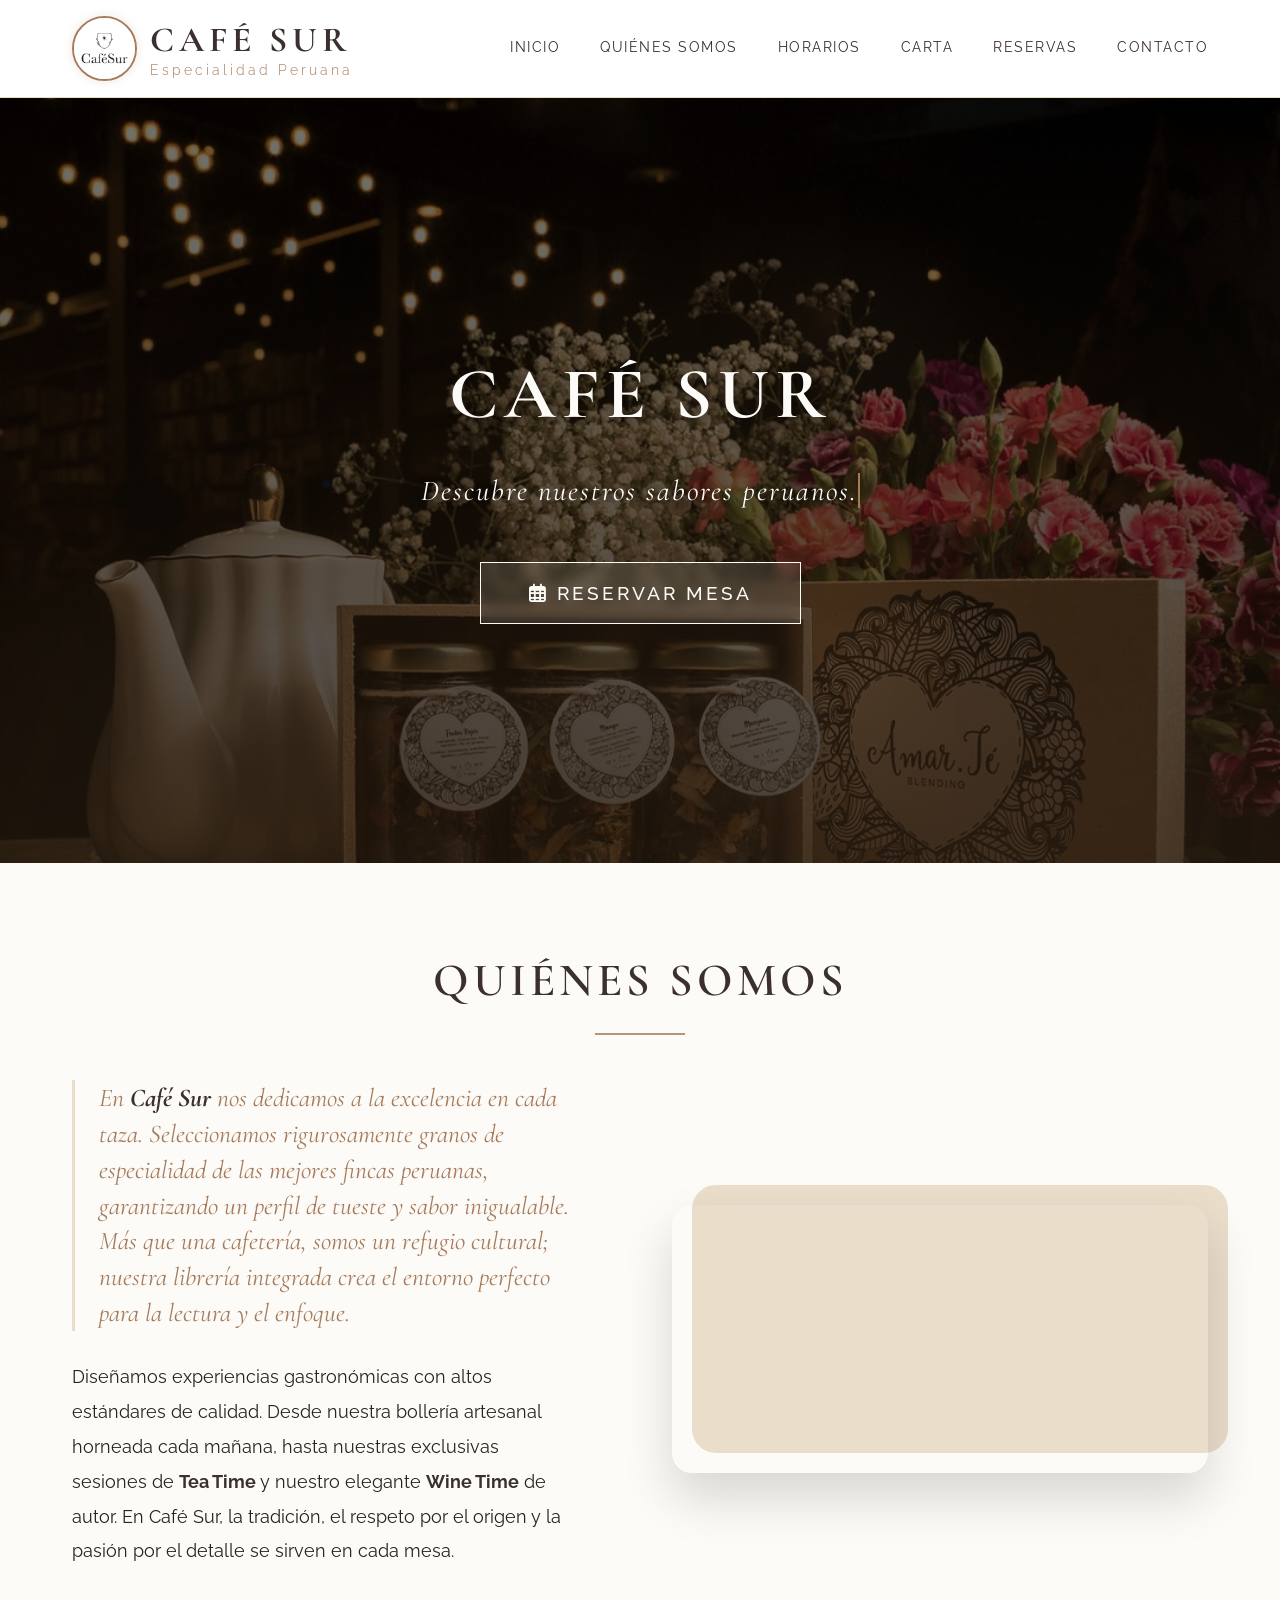
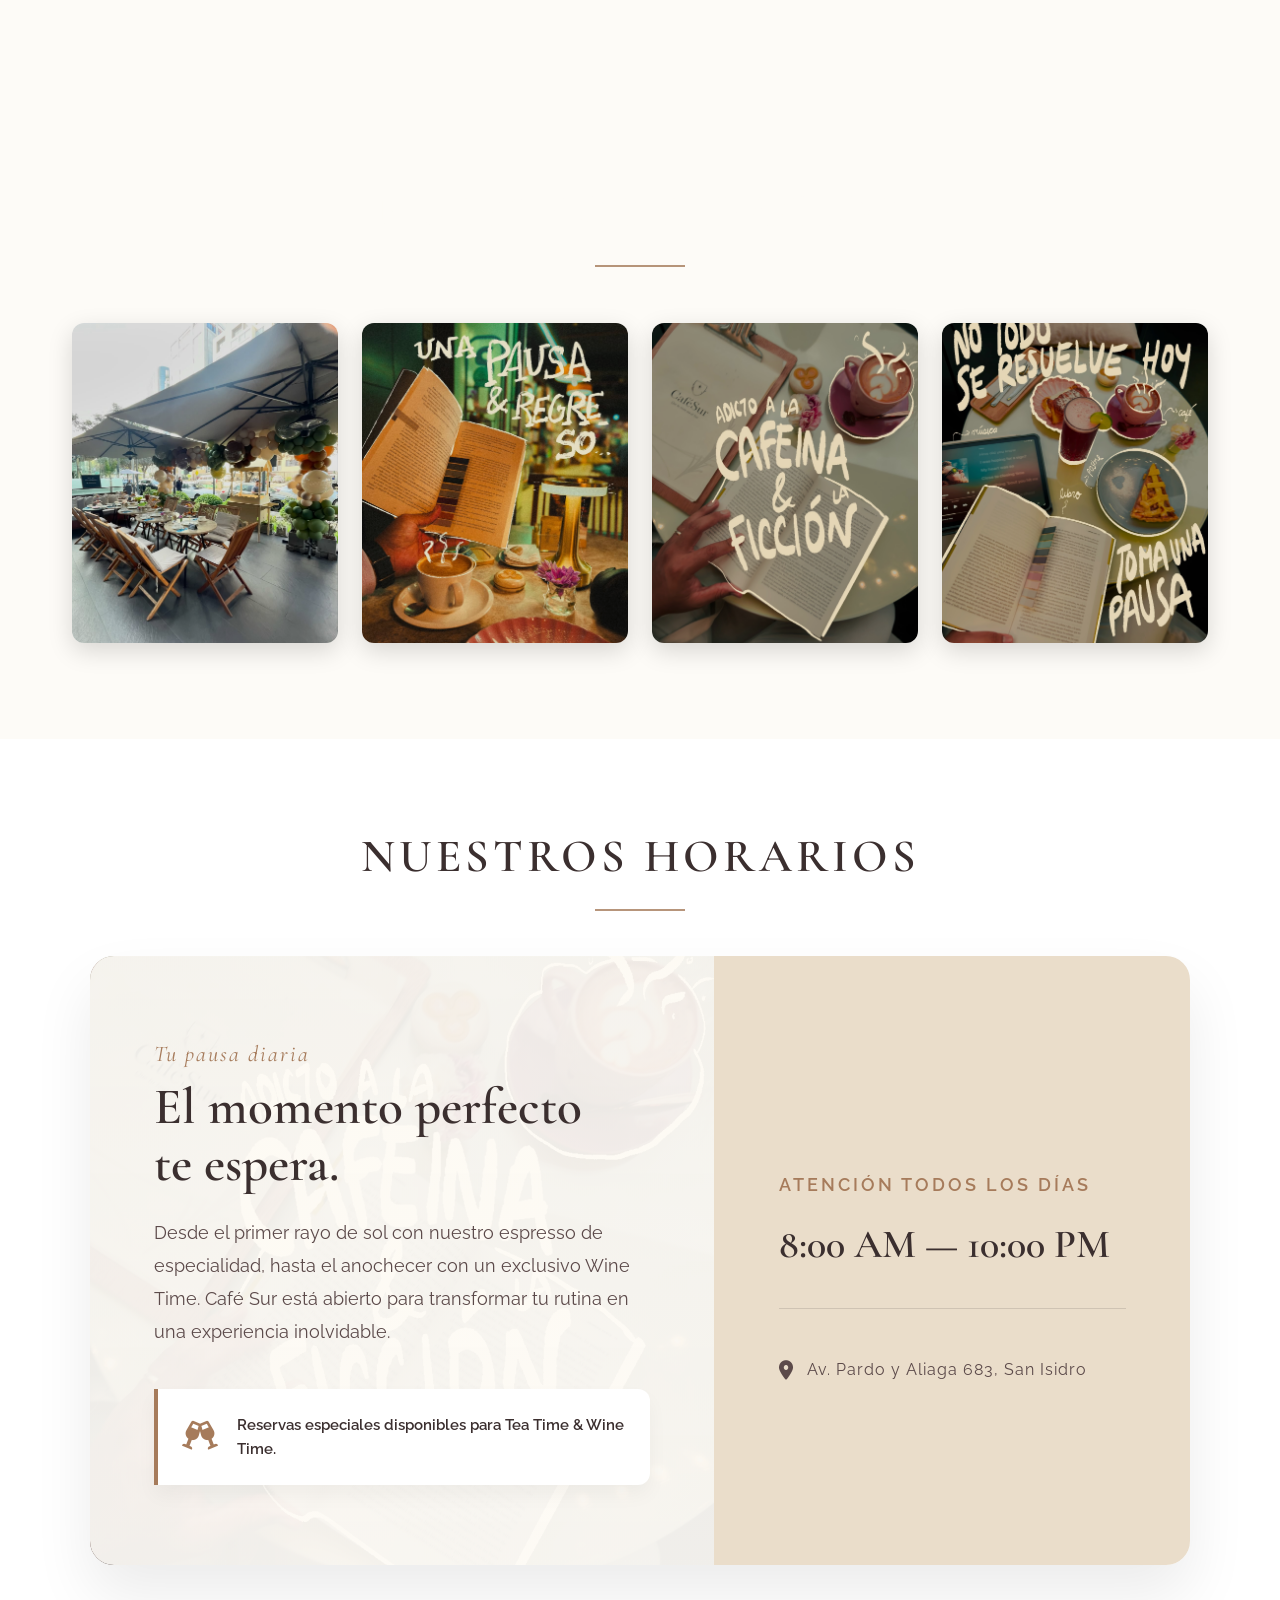
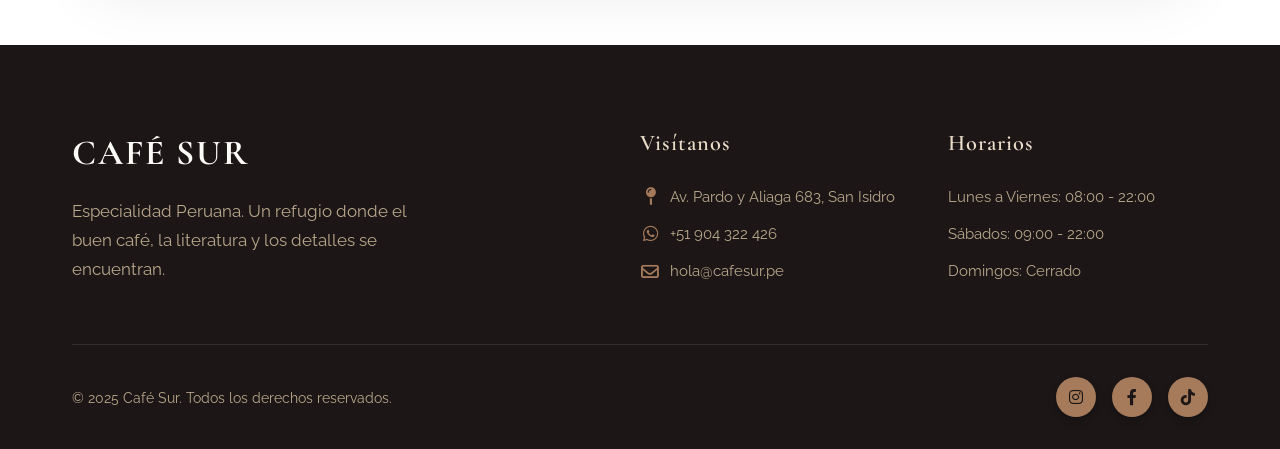
==== index.html @ d237ce55 "Primer Commit" ====
<!DOCTYPE html>
<html lang="es">

<head>
    <!-- Metadatos básicos -->
    <meta charset="UTF-8">
    <meta name="viewport"
        content="width=device-width, initial-scale=1.0, maximum-scale=1.0, user-scalable=yes, viewport-fit=cover">
    <title>Café Sur | Cafetería de Especialidad · Sabores Peruanos e Internacionales</title>

    <!-- Fuentes Google -->
    <link rel="preconnect" href="https://fonts.googleapis.com">
    <link rel="preconnect" href="https://fonts.gstatic.com" crossorigin>
    <link
        href="https://fonts.googleapis.com/css2?family=Cormorant+Garamond:wght@400;600;700&family=Raleway:wght@300;400;500;600&display=swap"
        rel="stylesheet">

    <!-- Font Awesome para íconos -->
    <link rel="stylesheet" href="https://cdnjs.cloudflare.com/ajax/libs/font-awesome/6.0.0-beta3/css/all.min.css">

    <!-- Vinculación al archivo CSS externo -->
    <link rel="stylesheet" href="estilos.css">
</head>

<body>
    <!-- ==================== HEADER ==================== -->
    <header>
        <div class="container header-inner">

            <!-- Logo -->
            <div class="logo">
                <img src="IMAGENES/logo_cafesur.jpg" alt="Logo Café Sur" class="logo-img">
                <div class="logo-text">
                    CAFÉ SUR
                    <span>Especialidad Peruana</span>
                </div>
            </div>

            <!-- Menú de navegación -->
            <nav class="nav-links">
                <a href="#">Inicio</a>
                <a href="#quienes">Quiénes Somos</a>
                <a href="#horarios">Horarios</a>
                <a href="#">Carta</a>
                <a href="reservas.html" target="_blank" class="nav-btn-reservar">Reservas</a>
                <a href="#">Contacto</a>
            </nav>

            <!-- Botón menú móvil -->
            <button class="menu-toggle" id="menuToggle">
                <i class="fas fa-bars"></i>
            </button>

        </div>
    </header>

    <!-- ==================== HERO SECTION ==================== -->
    <section class="hero">
        <div class="hero-content">
            <h1>CAFÉ SUR</h1>
            <p class="subtitle">Descubre nuestros sabores <span class="txt-rotate" data-period="2000" data-rotate='[ "peruanos.", "internacionales.", "ancestrales.", "únicos." ]'></span></p>
            <a href="reservas.html" target="_blank" class="btn-reservar">
                <i class="far fa-calendar-alt"></i> Reservar Mesa
            </a>
        </div>
    </section>

    <!-- ==================== SECCIÓN: QUIÉNES SOMOS ==================== -->
    <section id="quienes" class="section">
        <div class="container">


            <!-- Título de sección -->
            <h2 class="section-title">QUIÉNES SOMOS</h2>

            <!-- Contenido: texto + imágenes -->
            <div class="about-grid">

                <!-- Columna de texto -->
                <div class="about-text">
                    <p>
                        En <strong>Café Sur</strong> nos dedicamos a la excelencia en cada taza. Seleccionamos rigurosamente granos de especialidad de las mejores fincas peruanas, garantizando un perfil de tueste y sabor inigualable. Más que una cafetería, somos un refugio cultural; nuestra librería integrada crea el entorno perfecto para la lectura y el enfoque.
                    </p>
                    <p>
                        Diseñamos experiencias gastronómicas con altos estándares de calidad. Desde nuestra bollería artesanal horneada cada mañana, hasta nuestras exclusivas sesiones de <strong>Tea Time</strong> y nuestro elegante <strong>Wine Time</strong> de autor. En Café Sur, la tradición, el respeto por el origen y la pasión por el detalle se sirven en cada mesa.
                    </p>
                </div>

                <!-- Columna de Video Principal -->
                <div class="about-video-single">
                    <video autoplay loop muted playsinline class="video-main-intro">
                        <source src="VIDEOS/intro.mp4" type="video/mp4">
                        Tu navegador no soporta la etiqueta de video.
                    </video>
                </div>
            </div>

        </div>
    </section>

    <!-- ==================== SECCIÓN: GALERÍA ==================== -->
    <section id="galeria" class="section">
        <div class="container">
            <h2 class="section-title">NUESTROS ESPACIOS</h2>
            <div class="gallery-grid">
                <div class="gallery-item"><img src="IMAGENES/imagen 02.jpg" alt="Espacio Café Sur 1"></div>
                <div class="gallery-item"><img src="IMAGENES/imagen 03.jpg" alt="Espacio Café Sur 2"></div>
                <div class="gallery-item"><img src="IMAGENES/imagen 04.jpg" alt="Espacio Café Sur 3"></div>
                <div class="gallery-item"><img src="IMAGENES/imagen 05.jpg" alt="Espacio Café Sur 4"></div>
            </div>
        </div>
    </section>

    <!-- ==================== SECCIÓN: HORARIOS ==================== -->
    <section id="horarios" class="section section-light">
        <div class="container">
            <h2 class="section-title">NUESTROS HORARIOS</h2>
            <div class="horarios-modern">
                <div class="horarios-info">
                    <span class="subtitle-decorative">Tu pausa diaria</span>
                    <h3>El momento perfecto <br>te espera.</h3>
                    <p>Desde el primer rayo de sol con nuestro espresso de especialidad, hasta el anochecer con un exclusivo Wine Time. Café Sur está abierto para transformar tu rutina en una experiencia inolvidable.</p>
                    <div class="fin-semana-modern">
                        <i class="fas fa-glass-cheers"></i>
                        <span>Reservas especiales disponibles para Tea Time & Wine Time.</span>
                    </div>
                </div>
                <div class="horarios-list">
                    <div class="horario-row">
                        <span class="day">Atención todos los días</span>
                        <span class="time">8:00 AM — 10:00 PM</span>
                    </div>
                    <div class="horario-footer-note">
                        <i class="fas fa-map-marker-alt"></i> Av. Pardo y Aliaga 683, San Isidro
                    </div>
                </div>
            </div>
        </div>
    </section>

    <!-- ==================== FOOTER ==================== -->
    <footer>
        <div class="container">
            <div class="footer-grid">
                
                <!-- Columna 1: Marca -->
                <div class="footer-brand">
                    <h2 class="footer-logo">
                        CAFÉ SUR
                    </h2>
                    <p class="footer-description">
                        Especialidad Peruana. Un refugio donde el buen café, la literatura y los detalles se encuentran.
                    </p>
                </div>

                <!-- Columna 2: Ubicación y Contacto -->
                <div class="footer-info">
                    <h3>Visítanos</h3>
                    <p><i class="fas fa-map-pin"></i> Av. Pardo y Aliaga 683, San Isidro</p>
                    <p><i class="fab fa-whatsapp"></i> +51 904 322 426</p>
                    <p><i class="far fa-envelope"></i> hola@cafesur.pe</p>
                </div>

                <!-- Columna 3: Horarios -->
                <div class="footer-info">
                    <h3>Horarios</h3>
                    <p>Lunes a Viernes: 08:00 - 22:00</p>
                    <p>Sábados: 09:00 - 22:00</p>
                    <p>Domingos: Cerrado</p>
                </div>

            </div>

            <!-- Copyright -->
            <div class="footer-bottom">
                <p class="footer-copyright">
                    © 2025 Café Sur. Todos los derechos reservados.
                </p>
                <div class="footer-socials">
                    <a href="#"><i class="fab fa-instagram"></i></a>
                    <a href="#"><i class="fab fa-facebook-f"></i></a>
                    <a href="#"><i class="fab fa-tiktok"></i></a>
                </div>
            </div>
        </div>
    </footer>



    <!-- Vinculación al archivo JavaScript externo -->
    <script src="script.js"></script>
</body>

</html>
---- estilos.css ----
/* =============================================
   RESET Y CONFIGURACIÓN GENERAL
   ============================================= */
* {
    margin: 0;
    padding: 0;
    box-sizing: border-box;
}

body {
    background-color: #FDFBF7;
    font-family: 'Raleway', sans-serif;
    color: #3B2F2F;
    line-height: 1.6;
}

h1,
h2,
h3,
.logo-text {
    font-family: 'Cormorant Garamond', serif;
    font-weight: 600;
}

.container {
    max-width: 1200px;
    margin: 0 auto;
    padding: 0 2rem;
}


/* =============================================
   HEADER
   ============================================= */
header {
    background: #FFFFFF;
    padding: 1rem 0;
    border-bottom: 1px solid #EADDCA;
    box-shadow: 0 4px 15px rgba(0, 0, 0, 0.05);
    position: relative;
    z-index: 10;
}

.header-inner {
    display: flex;
    flex-wrap: wrap;
    align-items: center;
    justify-content: space-between;
}

/* Logo */
.logo {
    display: flex;
    align-items: center;
    gap: 0.8rem;
}

.logo-img {
    width: 65px;
    height: 65px;
    border-radius: 50%;
    object-fit: cover;
    border: 2px solid #A67B5B;
    box-shadow: 0 0 10px rgba(166, 123, 91, 0.2);
}

.logo-text {
    font-size: 2.2rem;
    letter-spacing: 5px;
    color: #3B2F2F;
    font-weight: 700;
    text-transform: uppercase;
    line-height: 1.2;
}

.logo-text span {
    display: block;
    font-family: 'Raleway', sans-serif;
    font-weight: 300;
    font-size: 0.9rem;
    letter-spacing: 3px;
    color: #A67B5B;
    text-transform: none;
}

/* Navegación */
.nav-links {
    display: flex;
    gap: 2.5rem;
    text-transform: uppercase;
    font-size: 0.9rem;
    letter-spacing: 1.5px;
}

.nav-links a {
    color: #3B2F2F;
    text-decoration: none;
    position: relative;
    padding-bottom: 4px;
    transition: 0.3s;
}

.nav-links a::after {
    content: '';
    position: absolute;
    bottom: 0;
    left: 0;
    width: 0;
    height: 1px;
    background: #A67B5B;
    transition: width 0.4s;
}

.nav-links a:hover {
    color: #A67B5B;
}

.nav-links a:hover::after {
    width: 100%;
}

/* Botón menú móvil */
.menu-toggle {
    display: none;
    background: none;
    border: none;
    color: #3B2F2F;
    font-size: 1.8rem;
    cursor: pointer;
}


/* =============================================
   HERO SECTION
   ============================================= */
.hero {
    background: linear-gradient(rgba(0, 0, 0, 0.55), rgba(30, 20, 10, 0.8)), url('IMAGENES/imagen 01.jpg');
    background-size: cover;
    background-position: center 30%;
    min-height: 85vh;
    display: flex;
    align-items: center;
    justify-content: center;
    text-align: center;
    padding: 2rem;
}

.hero-content {
    max-width: 800px;
    animation: fadeUp 1.5s ease;
}

.hero h1 {
    font-size: 4.5rem;
    font-weight: 700;
    color: #FDFBF7;
    letter-spacing: 6px;
    text-shadow: 2px 2px 10px rgba(0, 0, 0, 0.5);
    margin-bottom: 1rem;
}

.hero .subtitle {
    font-size: 1.8rem;
    font-family: 'Cormorant Garamond', serif;
    font-style: italic;
    color: #FDFBF7;
    margin-bottom: 2rem;
    letter-spacing: 2px;
    text-shadow: 1px 1px 6px rgba(0, 0, 0, 0.6);
}

.txt-rotate > .wrap {
    border-right: 0.08em solid #A67B5B;
    animation: blink 0.7s infinite;
}

@keyframes blink {
    0% { border-right-color: #A67B5B; }
    50% { border-right-color: transparent; }
    100% { border-right-color: #A67B5B; }
}

/* Botón */
.btn-reservar {
    background: rgba(255, 255, 255, 0.1);
    backdrop-filter: blur(6px);
    border: 1.5px solid #FDFBF7;
    color: #FDFBF7;
    padding: 0.9rem 3rem;
    font-size: 1.2rem;
    letter-spacing: 3px;
    text-transform: uppercase;
    font-weight: 500;
    cursor: pointer;
    transition: 0.4s;
    text-decoration: none;
    display: inline-block;
    margin-top: 1rem;
}

.btn-reservar:hover {
    background: #FDFBF7;
    color: #3B2F2F;
    border-color: #FDFBF7;
    box-shadow: 0 0 20px rgba(253, 251, 247, 0.6);
}


/* =============================================
   SECCIONES GENERALES
   ============================================= */
.section {
    padding: 5rem 0;
}

.section-light {
    background-color: #FFFFFF;
}

.section-title {
    font-size: 2.9rem;
    text-align: center;
    color: #3B2F2F;
    margin-bottom: 2.8rem;
    letter-spacing: 4px;
}

.section-title::after {
    content: '';
    display: block;
    width: 90px;
    height: 2px;
    background: #A67B5B;
    margin: 1rem auto 0;
    opacity: 0.8;
}


/* =============================================
   SECCIÓN: QUIÉNES SOMOS
   ============================================= */
.about-grid {
    display: flex;
    flex-wrap: wrap;
    gap: 4rem;
    align-items: center;
}

.about-text {
    flex: 1 1 450px;
    font-size: 1.15rem;
    line-height: 1.9;
    color: #2A2121;
    padding-right: 2rem;
}

.about-text p {
    margin-bottom: 1.8rem;
}

.about-text p:first-of-type {
    font-family: 'Cormorant Garamond', serif;
    font-size: 1.6rem;
    line-height: 1.4;
    color: #A67B5B;
    font-style: italic;
    border-left: 3px solid #EADDCA;
    padding-left: 1.5rem;
}

.about-text strong {
    color: #3B2F2F;
    font-weight: 700;
}

.about-video-single {
    flex: 1 1 450px;
    display: flex;
    justify-content: center;
    align-items: center;
    position: relative;
}

.about-video-single::before {
    content: '';
    position: absolute;
    top: -20px;
    right: -20px;
    width: 100%;
    height: 100%;
    background-color: #EADDCA;
    border-radius: 24px;
    z-index: 0;
}

.video-main-intro {
    width: 100%;
    max-height: 550px;
    object-fit: cover;
    border-radius: 20px;
    box-shadow: 0 25px 50px rgba(0,0,0,0.15);
    border: none;
    position: relative;
    z-index: 1;
}

/* =============================================
   SECCIÓN: GALERÍA
   ============================================= */
#galeria {
    background: linear-gradient(rgba(59, 47, 47, 0.85), rgba(59, 47, 47, 0.85)), url('IMAGENES/imagen 06.jpg');
    background-size: cover;
    background-position: center;
    background-attachment: fixed;
    padding: 6rem 0;
}

#galeria .section-title {
    color: #FDFBF7;
    margin-bottom: 3.5rem;
}

.gallery-grid {
    display: grid;
    grid-template-columns: repeat(4, 1fr);
    gap: 1.5rem;
    max-width: 1200px;
    margin: 0 auto;
}

.gallery-item {
    border-radius: 12px;
    overflow: hidden;
    box-shadow: 0 8px 25px rgba(0,0,0,0.15);
    border: none;
    position: relative;
}

.gallery-item img {
    width: 100%;
    height: 320px;
    object-fit: cover;
    display: block;
    transition: transform 0.5s ease, filter 0.5s ease;
    filter: brightness(0.9);
}

.gallery-item:hover img {
    transform: scale(1.03);
    filter: brightness(1);
}


/* =============================================
   SECCIÓN: HORARIOS
   ============================================= */
.horarios-modern {
    display: flex;
    flex-wrap: wrap;
    background: #FFFFFF;
    border-radius: 24px;
    box-shadow: 0 30px 60px rgba(0,0,0,0.08);
    overflow: hidden;
    max-width: 1100px;
    margin: 0 auto;
    border: none;
}

.horarios-info {
    flex: 1 1 500px;
    padding: 5rem 4rem;
    background: linear-gradient(rgba(253, 251, 247, 0.92), rgba(253, 251, 247, 0.95)), url('IMAGENES/imagen 04.jpg');
    background-size: cover;
    background-position: center;
    display: flex;
    flex-direction: column;
    justify-content: center;
    position: relative;
    border-right: 1px solid #EADDCA;
}

.subtitle-decorative {
    font-family: 'Cormorant Garamond', serif;
    font-size: 1.4rem;
    font-style: italic;
    color: #A67B5B;
    margin-bottom: 0.5rem;
    letter-spacing: 2px;
}

.horarios-info h3 {
    font-size: 3.2rem;
    color: #3B2F2F;
    margin-bottom: 1.5rem;
    line-height: 1.1;
    font-family: 'Cormorant Garamond', serif;
}

.horarios-info p {
    color: #5C4A4A;
    font-size: 1.15rem;
    margin-bottom: 2.5rem;
    line-height: 1.8;
}

.fin-semana-modern {
    display: flex;
    align-items: center;
    gap: 1.2rem;
    padding: 1.5rem;
    background: #FFFFFF;
    border-left: 4px solid #A67B5B;
    border-radius: 0 12px 12px 0;
    box-shadow: 0 10px 20px rgba(0,0,0,0.04);
}

.fin-semana-modern i {
    font-size: 1.8rem;
    color: #A67B5B;
}

.fin-semana-modern span {
    color: #3B2F2F;
    font-weight: 600;
    font-size: 0.95rem;
}

.horarios-list {
    flex: 1 1 350px;
    padding: 5rem 4rem;
    display: flex;
    flex-direction: column;
    justify-content: center;
    background: #EADDCA;
    color: #3B2F2F;
    position: relative;
}

.horario-row {
    padding: 2rem 0;
    border-bottom: 1px solid rgba(59, 47, 47, 0.15);
    display: flex;
    flex-direction: column;
    gap: 0.8rem;
}

.horario-row:last-child {
    border-bottom: none;
}

.horario-row .day {
    font-size: 1.1rem;
    font-weight: 600;
    letter-spacing: 3px;
    text-transform: uppercase;
    color: #A67B5B;
}

.horario-row .time {
    font-size: 2.5rem;
    font-weight: 600;
    font-family: 'Cormorant Garamond', serif;
    color: #3B2F2F;
}

.horario-footer-note {
    margin-top: 3rem;
    font-size: 1rem;
    color: #5C4A4A;
    letter-spacing: 1px;
    display: flex;
    align-items: center;
    gap: 0.8rem;
}

.horario-footer-note i {
    font-size: 1.2rem;
}

/* =============================================
   PÁGINA DE RESERVAS DETALLADA
   ============================================= */
body.reservas-page {
    background-color: #FDFBF7;
}

.reservas-hero {
    padding: 8rem 0 5rem 0;
    min-height: 100vh;
}

.reservas-split {
    display: flex;
    flex-wrap: wrap;
    background: #FFFFFF;
    border-radius: 24px;
    box-shadow: 0 30px 60px rgba(0,0,0,0.08);
    overflow: hidden;
    border: 1px solid #EADDCA;
}

.reservas-info-panel {
    flex: 1 1 450px;
    background: linear-gradient(rgba(59, 47, 47, 0.75), rgba(59, 47, 47, 0.85)), url('IMAGENES/imagen 02.jpg');
    background-size: cover;
    background-position: center;
    padding: 5rem 4rem;
    color: #FDFBF7;
    display: flex;
    flex-direction: column;
    justify-content: center;
}

.info-content h2 {
    font-family: 'Cormorant Garamond', serif;
    font-size: 3.5rem;
    line-height: 1.1;
    margin-bottom: 1.5rem;
    color: #EADDCA;
}

.info-content p {
    font-size: 1.1rem;
    line-height: 1.8;
    margin-bottom: 3rem;
    opacity: 0.9;
}

.perks-list {
    display: flex;
    flex-direction: column;
    gap: 1.5rem;
}

.perk-item {
    display: flex;
    align-items: center;
    gap: 1rem;
    font-size: 1.1rem;
    font-weight: 500;
}

.perk-item i {
    color: #A67B5B;
    font-size: 1.5rem;
}

.reservas-form-panel {
    flex: 1 1 500px;
    padding: 4rem 5rem;
    background: #FFFFFF;
}

.form-panel-title {
    color: #3B2F2F;
    font-size: 2.8rem;
    font-family: 'Cormorant Garamond', serif;
    margin-bottom: 0.5rem;
}

.form-panel-subtitle {
    color: #5C4A4A;
    margin-bottom: 3rem;
}

.btn-large {
    padding: 1.2rem;
    font-size: 1.2rem;
    margin-top: 2rem;
}

/* =============================================
   MODAL DE RESERVAS (Deprecated but kept just in case)
   ============================================= */
.modal {
    display: none;
    position: fixed;
    z-index: 9999;
    left: 0;
    top: 0;
    width: 100%;
    height: 100%;
    background-color: rgba(0, 0, 0, 0.7);
    backdrop-filter: blur(5px);
    justify-content: center;
    align-items: center;
    opacity: 0;
    transition: opacity 0.3s ease;
}

.modal.show {
    display: flex;
    opacity: 1;
}

.modal-content {
    background-color: #FDFBF7;
    border-radius: 20px;
    padding: 2.5rem;
    width: 90%;
    max-width: 500px;
    max-height: 90vh;
    overflow-y: auto;
    position: relative;
    transform: translateY(-50px);
    transition: transform 0.4s ease;
    box-shadow: 0 25px 50px rgba(0,0,0,0.3);
    border: 1px solid #EADDCA;
}

.modal.show .modal-content {
    transform: translateY(0);
}

.close-modal {
    position: absolute;
    top: 1.2rem;
    right: 1.5rem;
    color: #5C4A4A;
    font-size: 2.5rem;
    font-weight: 300;
    cursor: pointer;
    transition: 0.3s;
    line-height: 1;
}

.close-modal:hover {
    color: #A67B5B;
}

.modal-title {
    color: #3B2F2F;
    font-size: 2.2rem;
    font-family: 'Cormorant Garamond', serif;
    margin-bottom: 0.5rem;
}

.modal-subtitle {
    color: #5C4A4A;
    margin-bottom: 2rem;
    font-size: 1rem;
}

.form-group {
    margin-bottom: 1.2rem;
    text-align: left;
}

.form-row {
    display: flex;
    gap: 1rem;
}

.form-row .form-group {
    flex: 1;
}

.reserva-form label {
    display: flex;
    align-items: center;
    margin-bottom: 0.6rem;
    color: #3B2F2F;
    font-weight: 600;
    font-size: 0.95rem;
    letter-spacing: 0.5px;
}

.reserva-form label i {
    color: #A67B5B;
    margin-right: 8px;
    font-size: 1.1rem;
}

.reserva-form input,
.reserva-form select,
.reserva-form textarea {
    width: 100%;
    padding: 1rem 1.2rem;
    border: 1.5px solid #EADDCA;
    border-radius: 12px;
    background: #FAFAFA;
    font-family: 'Raleway', sans-serif;
    font-size: 1rem;
    color: #3B2F2F;
    outline: none;
    transition: all 0.3s ease;
}

.reserva-form input::placeholder,
.reserva-form textarea::placeholder {
    color: #B8A78B;
    font-weight: 400;
}

.reserva-form select {
    appearance: none;
    -webkit-appearance: none;
    background-image: url("data:image/svg+xml;charset=UTF-8,%3csvg xmlns='http://www.w3.org/2000/svg' viewBox='0 0 24 24' fill='none' stroke='%23A67B5B' stroke-width='2' stroke-linecap='round' stroke-linejoin='round'%3e%3cpolyline points='6 9 12 15 18 9'%3e%3c/polyline%3e%3c/svg%3e");
    background-repeat: no-repeat;
    background-position: right 1rem center;
    background-size: 1.2em;
    cursor: pointer;
}

.reserva-form input:focus,
.reserva-form select:focus,
.reserva-form textarea:focus {
    border-color: #A67B5B;
    background: #FFFFFF;
    box-shadow: 0 5px 15px rgba(166, 123, 91, 0.15);
    transform: translateY(-2px);
}

.btn-submit {
    width: 100%;
    background: #A67B5B;
    color: #FDFBF7;
    border: none;
    padding: 1rem;
    border-radius: 8px;
    font-size: 1.1rem;
    font-weight: 600;
    cursor: pointer;
    transition: background 0.3s;
    text-transform: uppercase;
    letter-spacing: 2px;
    margin-top: 1rem;
}

.btn-submit:hover {
    background: #3B2F2F;
}

.reserva-success {
    text-align: center;
    padding: 2rem 0;
}

.reserva-success i {
    font-size: 4rem;
    color: #A67B5B;
    margin-bottom: 1rem;
}

.reserva-success h3 {
    color: #3B2F2F;
    font-size: 2rem;
    font-family: 'Cormorant Garamond', serif;
    margin-bottom: 1rem;
}

.reserva-success p {
    color: #5C4A4A;
    margin-bottom: 2rem;
}

.hidden {
    display: none !important;
}


/* =============================================
   FOOTER
   ============================================= */
footer {
    background: #1C1616;
    padding: 5rem 0 2rem;
    border-top: none;
    color: #FDFBF7;
}

.footer-grid {
    display: grid;
    grid-template-columns: 2fr 1fr 1fr;
    gap: 3rem;
    text-align: left;
    margin-bottom: 3rem;
}

.footer-brand .footer-logo {
    font-family: 'Cormorant Garamond', serif;
    font-size: 2.2rem;
    font-weight: 700;
    color: #FDFBF7;
    margin-bottom: 1rem;
    letter-spacing: 2px;
}

.footer-brand .footer-description {
    font-size: 1.05rem;
    line-height: 1.7;
    color: #B8A78B;
    max-width: 350px;
}

.footer-info h3 {
    font-family: 'Cormorant Garamond', serif;
    font-size: 1.4rem;
    color: #EADDCA;
    margin-bottom: 1.5rem;
    letter-spacing: 1px;
}

.footer-info p {
    font-size: 0.95rem;
    color: #B8A78B;
    margin-bottom: 0.8rem;
    display: flex;
    align-items: center;
    gap: 10px;
}

.footer-info i {
    color: #A67B5B;
    font-size: 1.1rem;
    width: 20px;
    text-align: center;
}

.footer-bottom {
    display: flex;
    justify-content: space-between;
    align-items: center;
    padding-top: 2rem;
    border-top: 1px solid rgba(234, 221, 202, 0.1);
}

.footer-copyright {
    font-size: 0.9rem;
    color: #B8A78B;
}

.footer-socials {
    display: flex;
    gap: 1rem;
}

.footer-socials a {
    color: #1C1616;
    background: #A67B5B;
    width: 40px;
    height: 40px;
    display: flex;
    align-items: center;
    justify-content: center;
    border-radius: 50%;
    transition: all 0.3s ease;
    text-decoration: none;
    box-shadow: 0 4px 10px rgba(0,0,0,0.2);
}

.footer-socials a:hover {
    background: #FDFBF7;
    color: #1C1616;
    transform: translateY(-3px);
}

/* =============================================
   ANIMACIONES
   ============================================= */
@keyframes fadeUp {
    from {
        opacity: 0;
        transform: translateY(25px);
    }

    to {
        opacity: 1;
        transform: translateY(0);
    }
}


/* =============================================
   RESPONSIVE
   ============================================= */
@media (max-width: 768px) {

    /* Header responsive */
    .header-inner {
        flex-direction: column;
        gap: 1rem;
    }

    /* Navegación responsive */
    .nav-links {
        display: none;
        flex-direction: column;
        width: 100%;
        gap: 1rem;
        text-align: center;
        padding: 1rem 0;
    }

    .nav-links.active {
        display: flex;
    }
    
    .about-video-single::before {
        display: none;
    }
    
    .gallery-grid {
        grid-template-columns: repeat(2, 1fr);
        gap: 1rem;
    }
    
    .gallery-item img {
        height: 250px;
    }

    /* Botón menú móvil */
    .menu-toggle {
        display: block;
    }

    /* Hero responsive */
    .hero h1 {
        font-size: 2.9rem;
    }

    .hero .subtitle {
        font-size: 1.3rem;
    }

    /* Secciones responsive */
    .section {
        padding: 3rem 0;
    }

    .section-title {
        font-size: 2.2rem;
    }

    /* About responsive */
    .about-grid {
        gap: 2rem;
    }

    /* Horarios responsive */
    .horarios-card {
        padding: 1.5rem;
    }

    .horario-item {
        font-size: 1.1rem;
    }

    /* Footer responsive */
    .footer-grid {
        grid-template-columns: 1fr;
        text-align: center;
        gap: 2.5rem;
    }
    .footer-brand .footer-description {
        margin: 0 auto;
    }
    .footer-info p {
        justify-content: center;
    }
    .footer-bottom {
        flex-direction: column;
        gap: 1.5rem;
    }
}
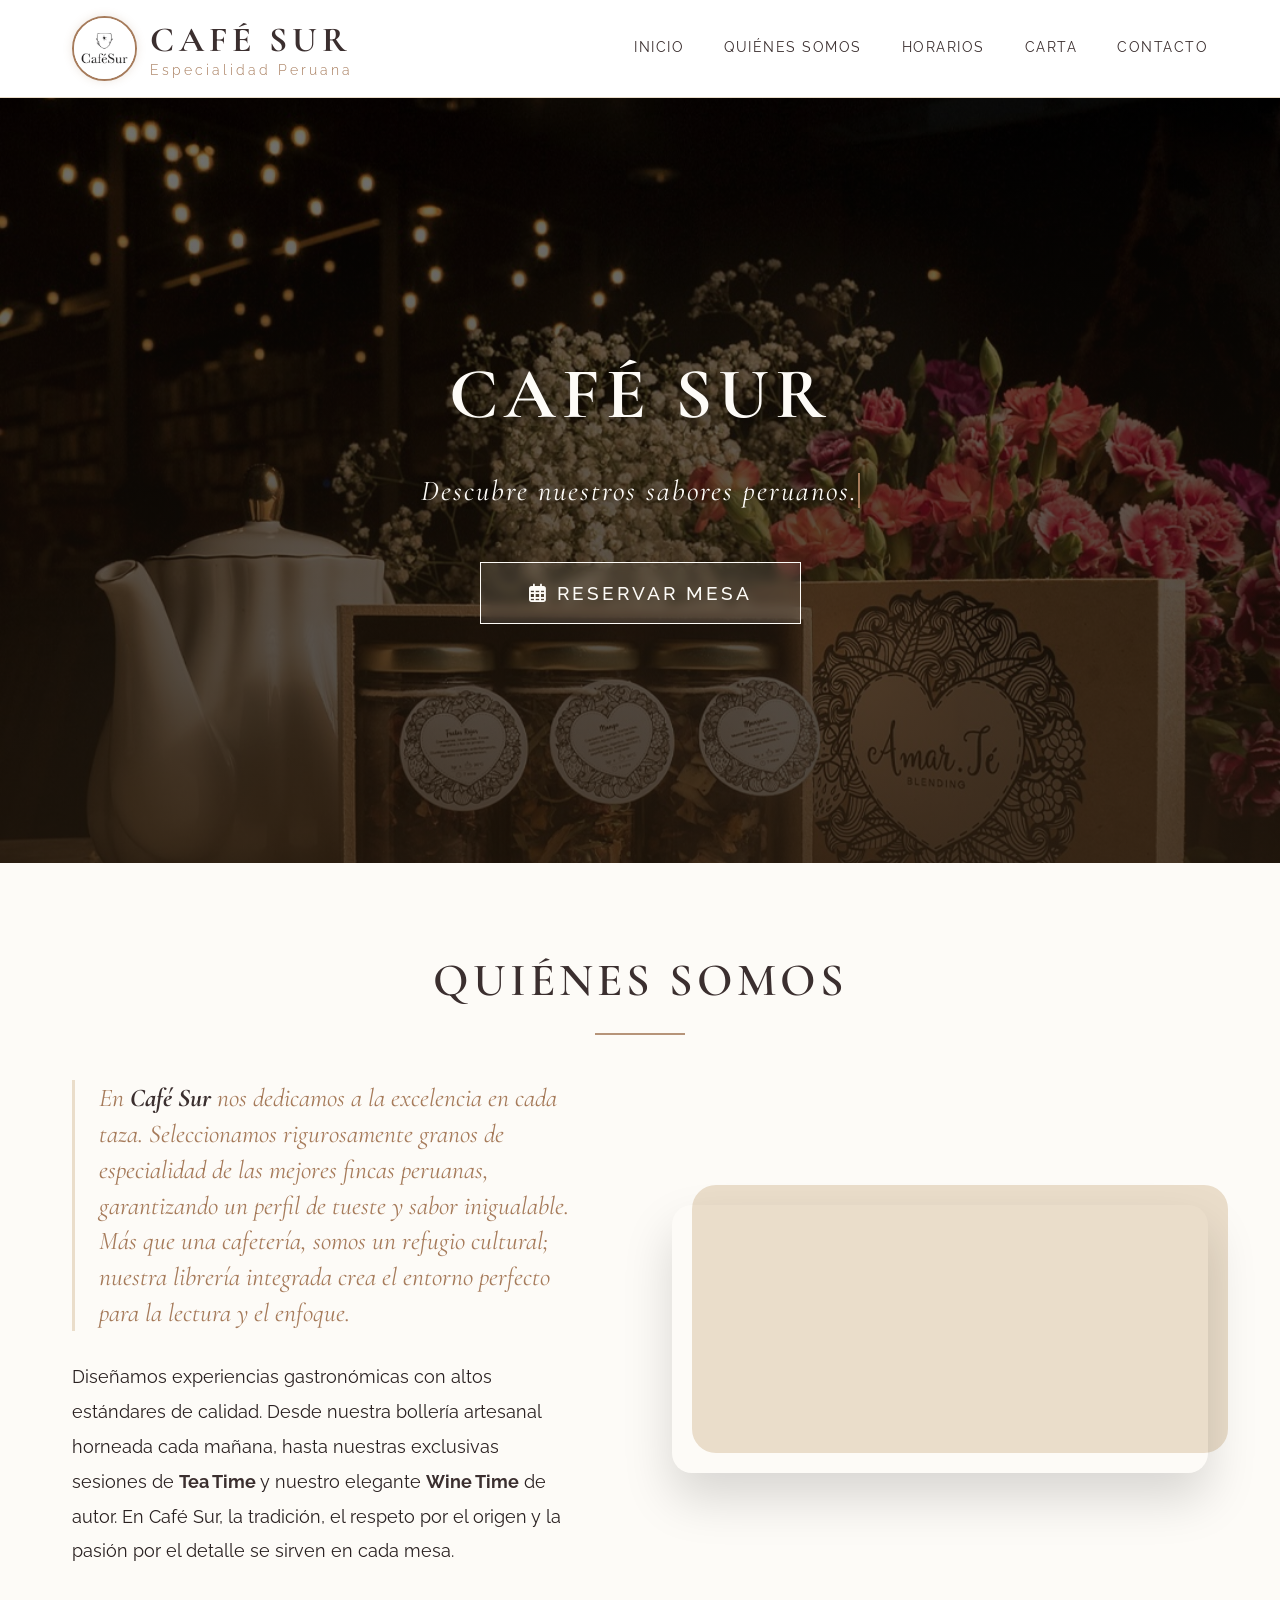
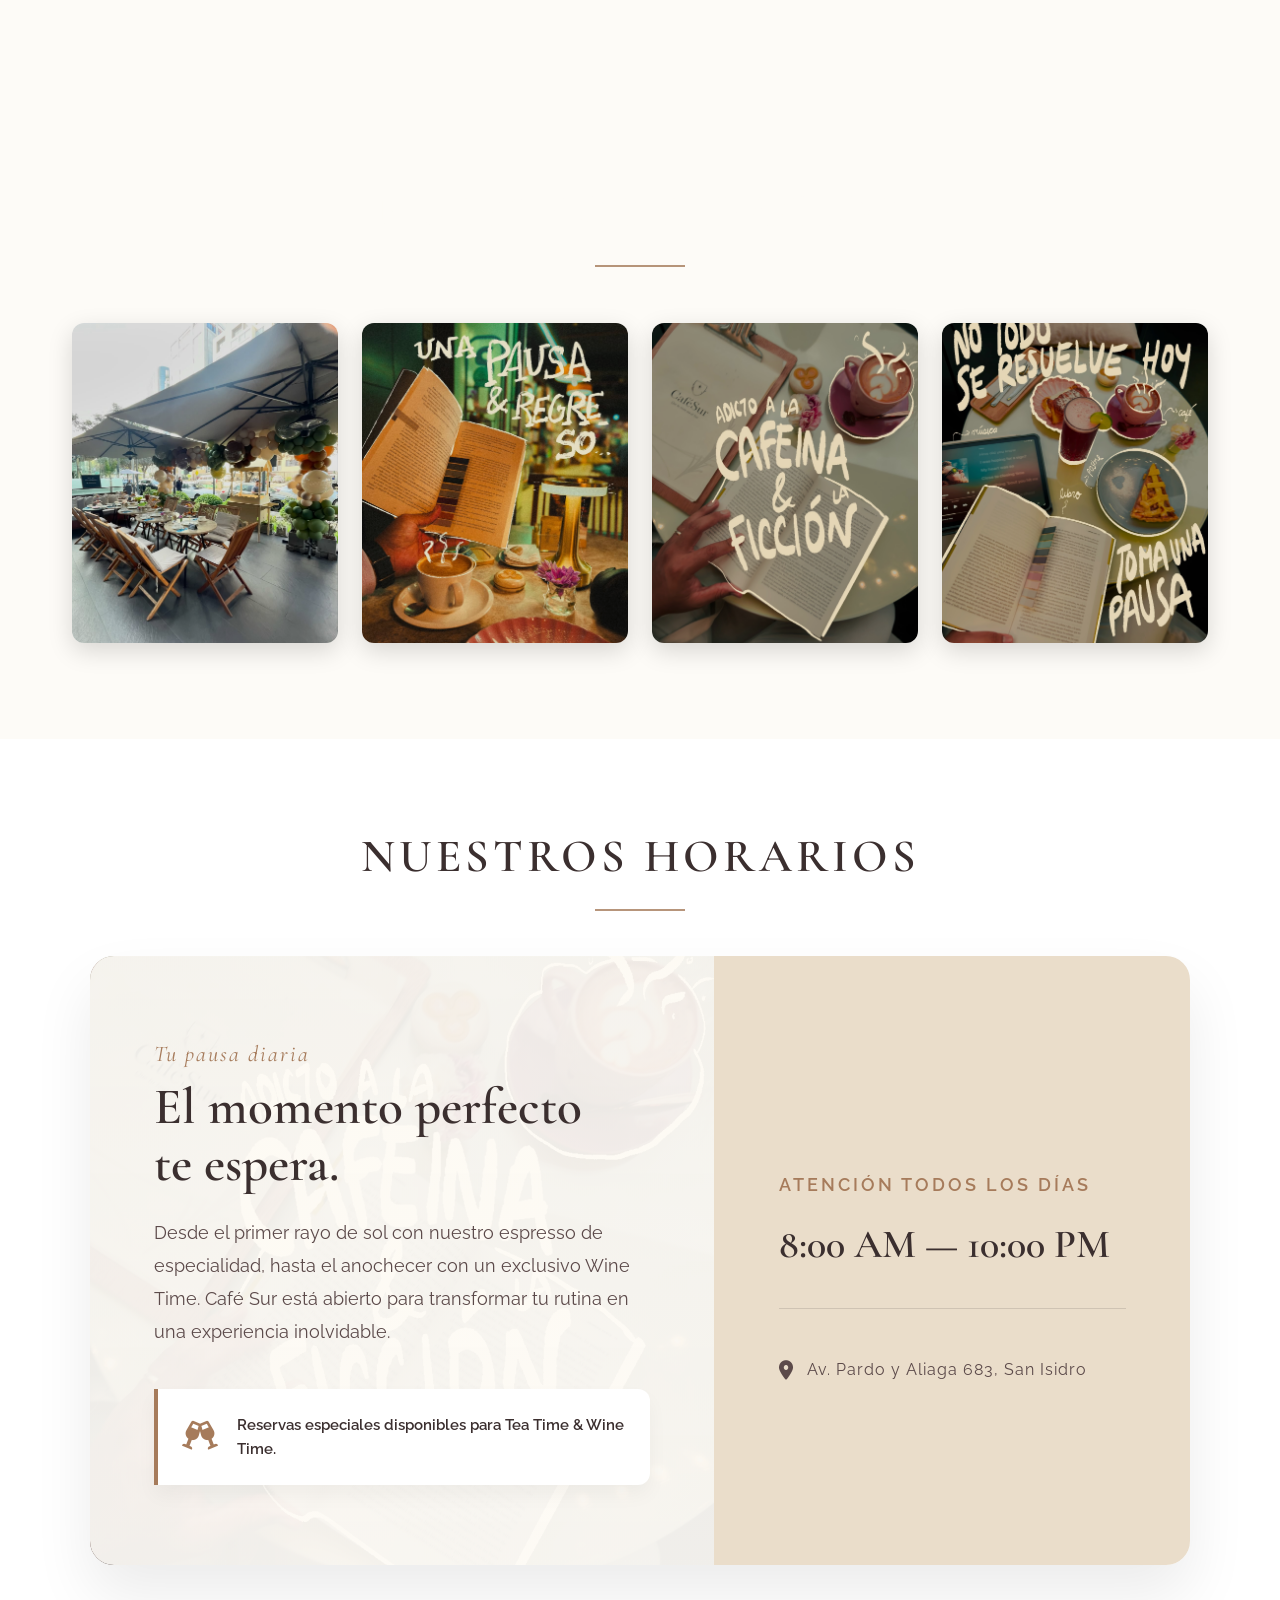
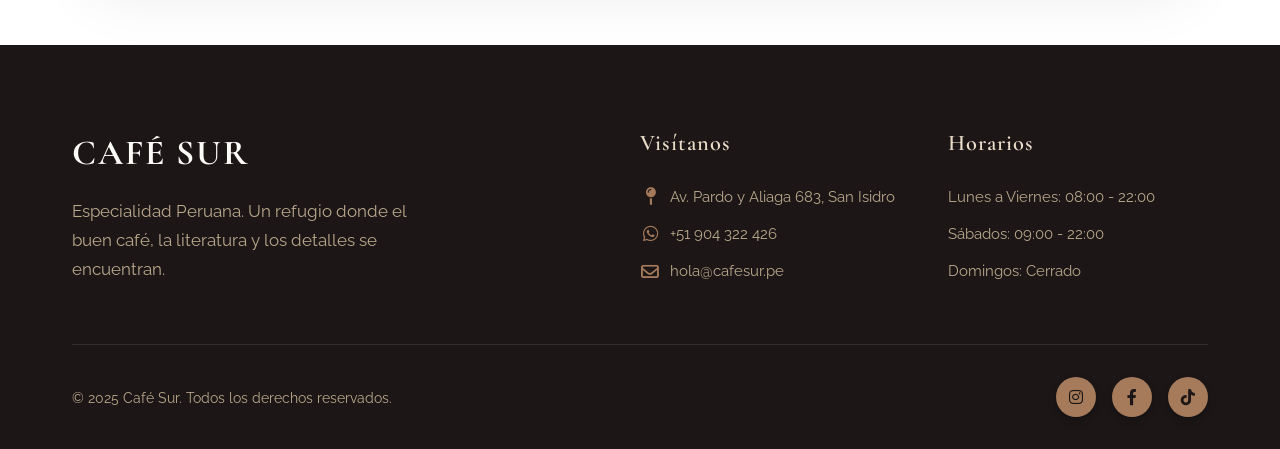
==== commit 86a4bcc8: "Actualizacion de la pagina web" ====
--- a/index.html
+++ b/index.html
@@ -41,9 +41,8 @@
                 <a href="#">Inicio</a>
                 <a href="#quienes">Quiénes Somos</a>
                 <a href="#horarios">Horarios</a>
-                <a href="#">Carta</a>
-                <a href="reservas.html" target="_blank" class="nav-btn-reservar">Reservas</a>
-                <a href="#">Contacto</a>
+                <a href="carta.html">Carta</a>
+                <a href="contacto.html">Contacto</a>
             </nav>
 
             <!-- Botón menú móvil -->
--- a/estilos.css
+++ b/estilos.css
@@ -936,14 +936,38 @@
     .about-grid {
         gap: 2rem;
     }
+    
+    .about-text p:first-of-type {
+        font-size: 1.3rem;
+    }
 
     /* Horarios responsive */
-    .horarios-card {
-        padding: 1.5rem;
-    }
-
-    .horario-item {
-        font-size: 1.1rem;
+    .horarios-info {
+        padding: 3rem 1.5rem;
+    }
+    .horarios-list {
+        padding: 3rem 1.5rem;
+    }
+    .horarios-info h3 {
+        font-size: 2.3rem;
+    }
+
+    /* Reservas responsive */
+    .reservas-split {
+        flex-direction: column;
+    }
+    
+    .form-row {
+        flex-direction: column;
+        gap: 0;
+    }
+    
+    .reservas-info-panel {
+        padding: 4rem 1.5rem;
+    }
+    
+    .reservas-form-panel {
+        padding: 3rem 1.5rem;
     }
 
     /* Footer responsive */
@@ -963,3 +987,18 @@
         gap: 1.5rem;
     }
 }
+
+/* Extra small devices */
+@media (max-width: 480px) {
+    .gallery-grid {
+        grid-template-columns: 1fr;
+    }
+    
+    .hero h1 {
+        font-size: 2.4rem;
+    }
+    
+    .hero .subtitle {
+        font-size: 1.1rem;
+    }
+}
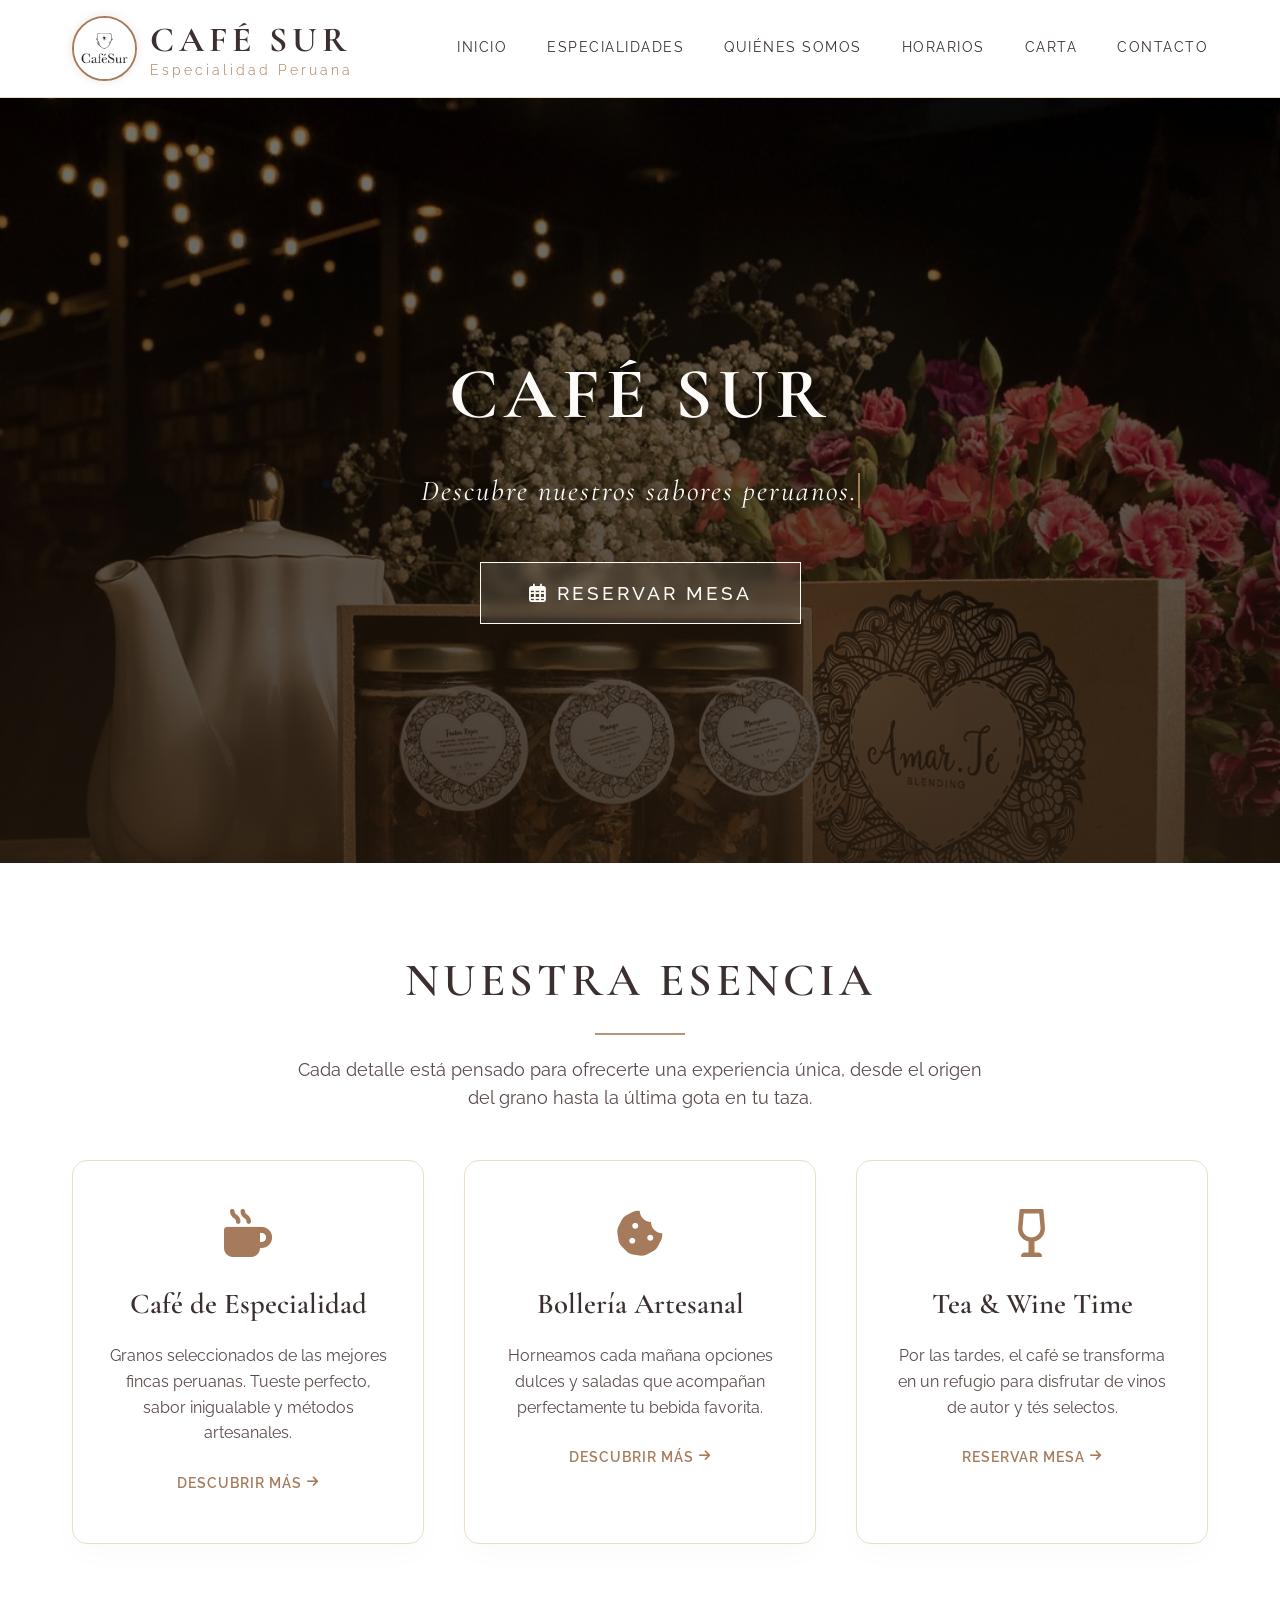
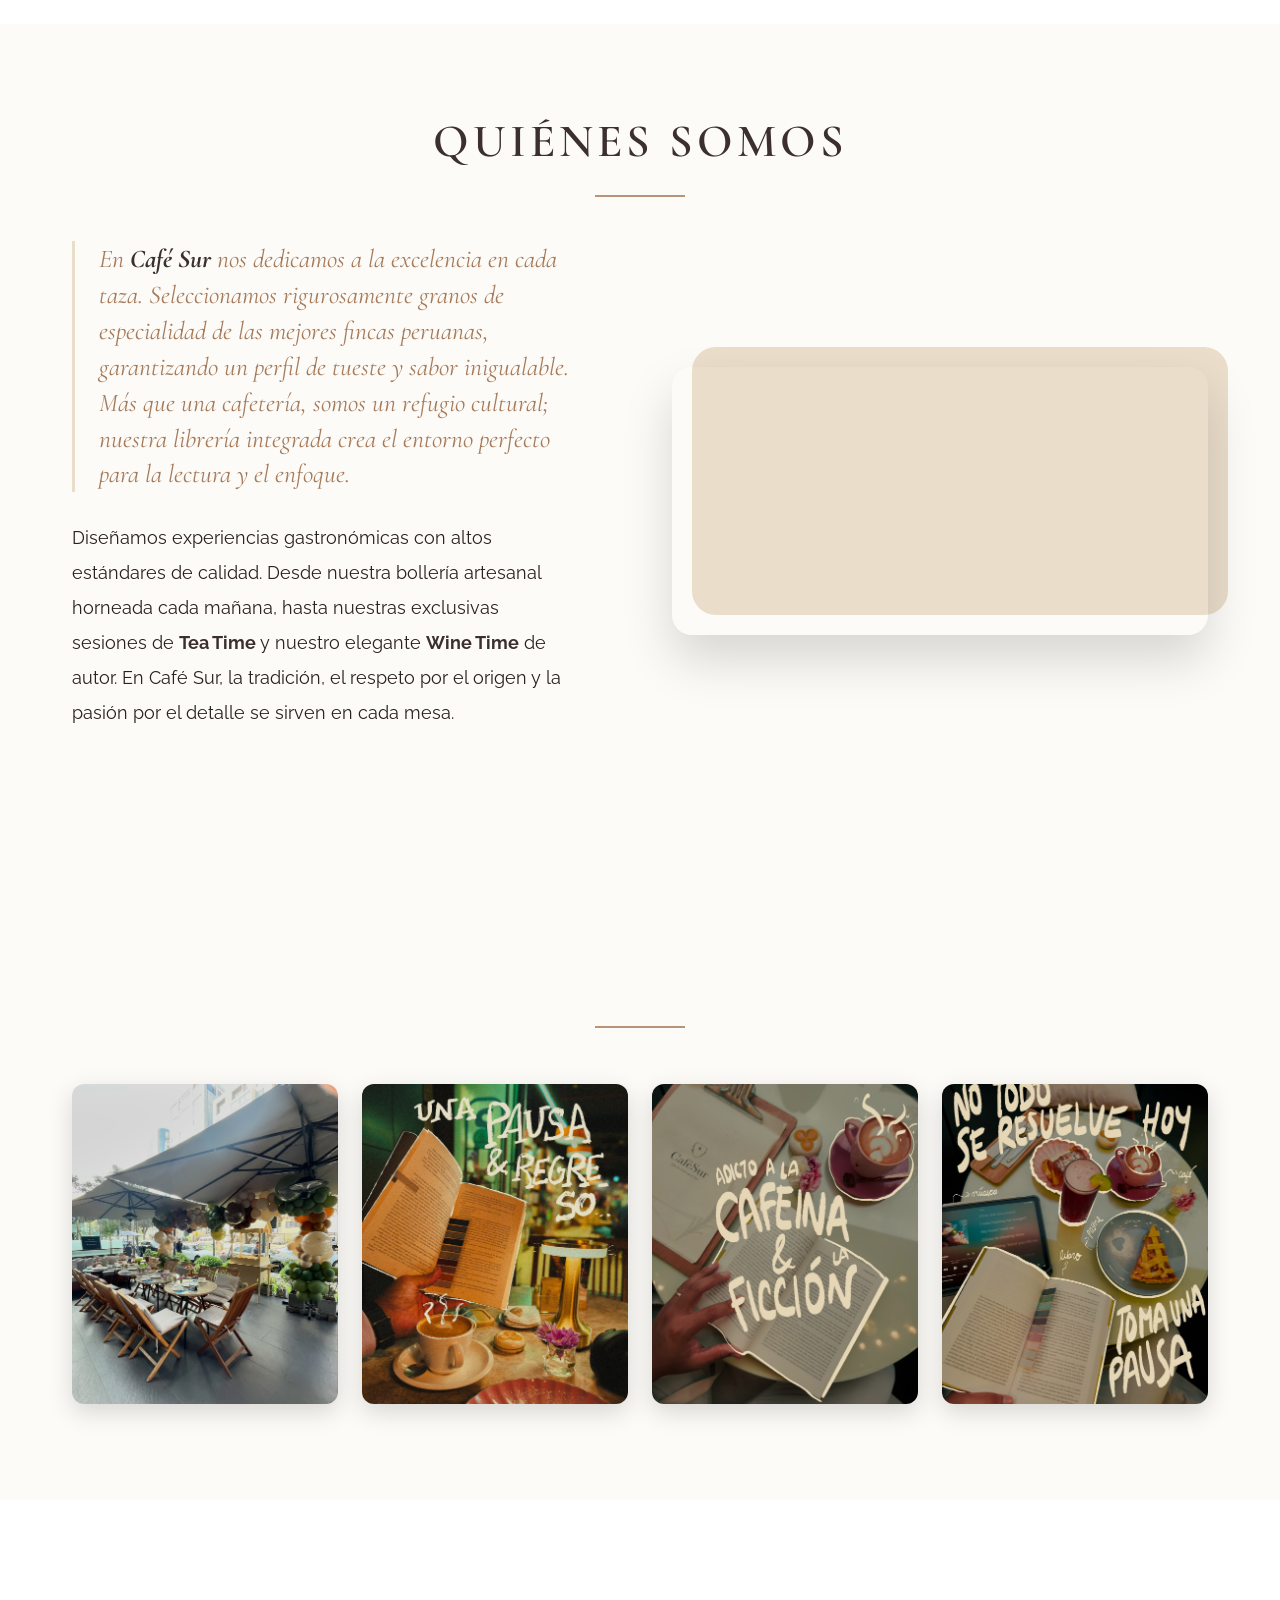
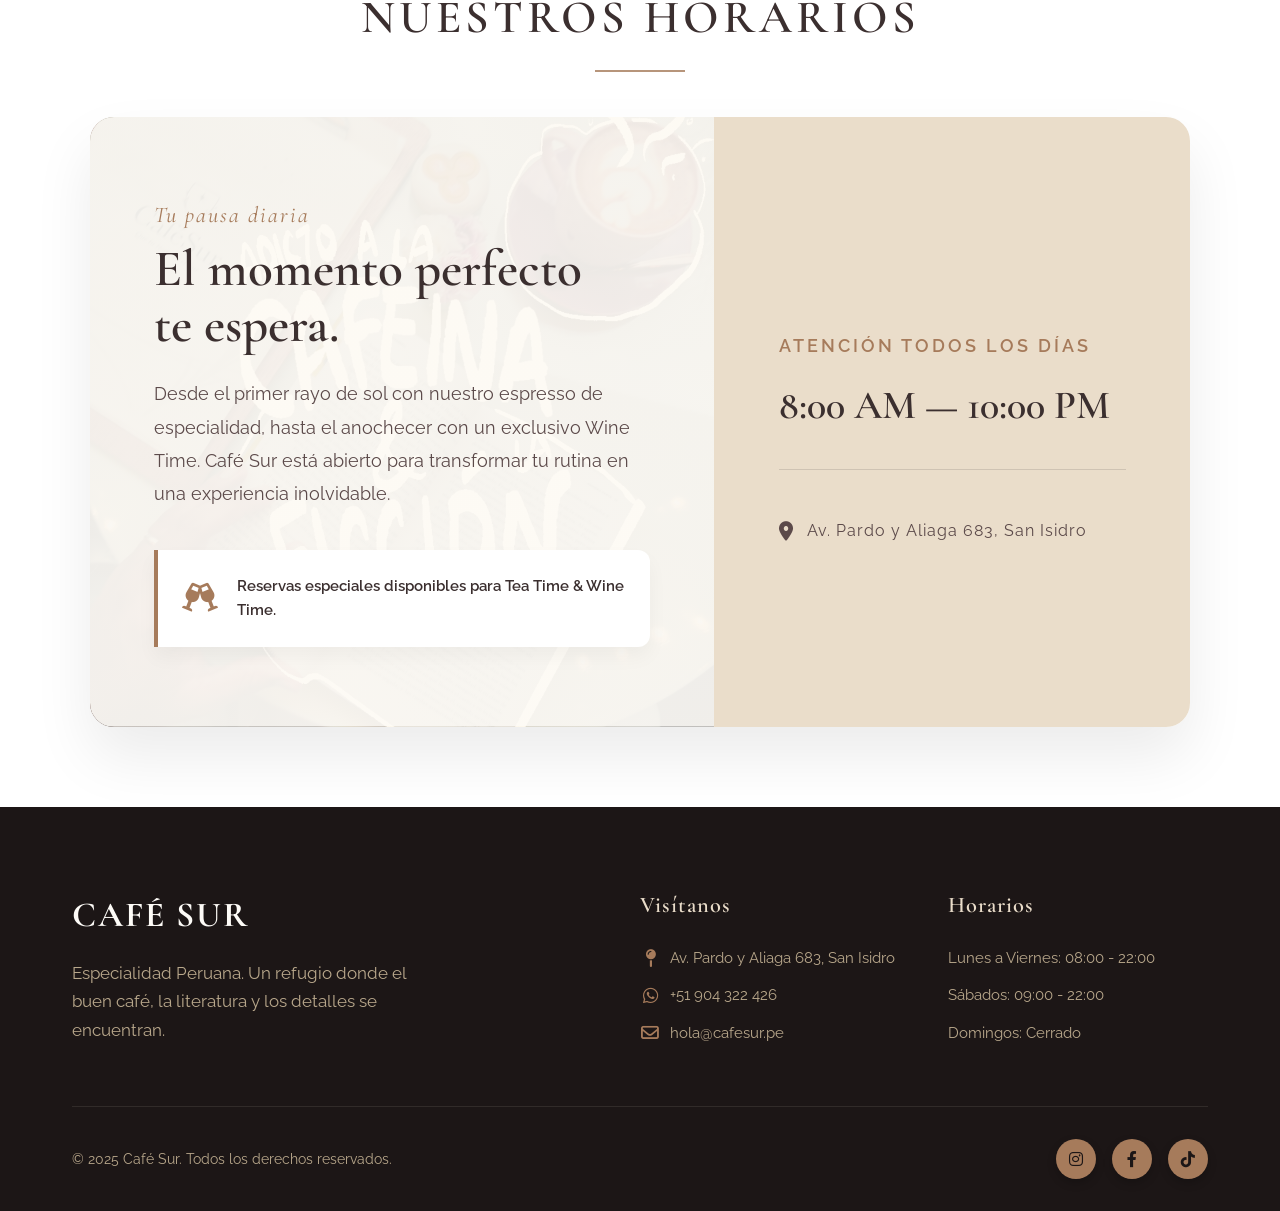
==== commit 4dcdae92: "Modificacion de la pagina web" ====
--- a/index.html
+++ b/index.html
@@ -6,6 +6,7 @@
     <meta charset="UTF-8">
     <meta name="viewport"
         content="width=device-width, initial-scale=1.0, maximum-scale=1.0, user-scalable=yes, viewport-fit=cover">
+    <meta name="description" content="Descubre Café Sur, tu cafetería de especialidad. Disfruta del mejor café peruano, bollería artesanal, y exclusivas tardes de Tea & Wine Time en un ambiente único.">
     <title>Café Sur | Cafetería de Especialidad · Sabores Peruanos e Internacionales</title>
 
     <!-- Fuentes Google -->
@@ -39,6 +40,7 @@
             <!-- Menú de navegación -->
             <nav class="nav-links">
                 <a href="#">Inicio</a>
+                <a href="#especialidades">Especialidades</a>
                 <a href="#quienes">Quiénes Somos</a>
                 <a href="#horarios">Horarios</a>
                 <a href="carta.html">Carta</a>
@@ -61,6 +63,44 @@
             <a href="reservas.html" target="_blank" class="btn-reservar">
                 <i class="far fa-calendar-alt"></i> Reservar Mesa
             </a>
+        </div>
+    </section>
+
+    <!-- ==================== SECCIÓN: ESPECIALIDADES ==================== -->
+    <section id="especialidades" class="section section-light">
+        <div class="container">
+            <h2 class="section-title">NUESTRA ESENCIA</h2>
+            <p class="section-subtitle" style="text-align: center; max-width: 700px; margin: -1.5rem auto 3rem auto; color: #5C4A4A; font-size: 1.1rem;">
+                Cada detalle está pensado para ofrecerte una experiencia única, desde el origen del grano hasta la última gota en tu taza.
+            </p>
+            
+            <div class="especialidades-grid" style="display: grid; grid-template-columns: repeat(auto-fit, minmax(300px, 1fr)); gap: 2.5rem;">
+                
+                <!-- Card 1 -->
+                <div class="esp-card" style="text-align: center; padding: 3rem 2rem; background: #FFFFFF; border-radius: 15px; border: 1px solid #EADDCA; transition: all 0.4s ease; box-shadow: 0 10px 30px rgba(0,0,0,0.02);">
+                    <i class="fas fa-mug-hot" style="font-size: 3rem; color: #A67B5B; margin-bottom: 1.5rem;"></i>
+                    <h3 style="font-family: 'Cormorant Garamond', serif; font-size: 1.8rem; margin-bottom: 1rem; color: #3B2F2F;">Café de Especialidad</h3>
+                    <p style="color: #5C4A4A; font-size: 1rem; line-height: 1.6; margin-bottom: 1.5rem;">Granos seleccionados de las mejores fincas peruanas. Tueste perfecto, sabor inigualable y métodos artesanales.</p>
+                    <a href="carta.html" style="color: #A67B5B; font-weight: 600; text-decoration: none; text-transform: uppercase; font-size: 0.9rem; letter-spacing: 1px; display: inline-flex; align-items: center; gap: 5px; transition: 0.3s;">Descubrir más <i class="fas fa-arrow-right" style="font-size: 0.8rem;"></i></a>
+                </div>
+
+                <!-- Card 2 -->
+                <div class="esp-card" style="text-align: center; padding: 3rem 2rem; background: #FFFFFF; border-radius: 15px; border: 1px solid #EADDCA; transition: all 0.4s ease; box-shadow: 0 10px 30px rgba(0,0,0,0.02);">
+                    <i class="fas fa-cookie-bite" style="font-size: 3rem; color: #A67B5B; margin-bottom: 1.5rem;"></i>
+                    <h3 style="font-family: 'Cormorant Garamond', serif; font-size: 1.8rem; margin-bottom: 1rem; color: #3B2F2F;">Bollería Artesanal</h3>
+                    <p style="color: #5C4A4A; font-size: 1rem; line-height: 1.6; margin-bottom: 1.5rem;">Horneamos cada mañana opciones dulces y saladas que acompañan perfectamente tu bebida favorita.</p>
+                    <a href="carta.html" style="color: #A67B5B; font-weight: 600; text-decoration: none; text-transform: uppercase; font-size: 0.9rem; letter-spacing: 1px; display: inline-flex; align-items: center; gap: 5px; transition: 0.3s;">Descubrir más <i class="fas fa-arrow-right" style="font-size: 0.8rem;"></i></a>
+                </div>
+
+                <!-- Card 3 -->
+                <div class="esp-card" style="text-align: center; padding: 3rem 2rem; background: #FFFFFF; border-radius: 15px; border: 1px solid #EADDCA; transition: all 0.4s ease; box-shadow: 0 10px 30px rgba(0,0,0,0.02);">
+                    <i class="fas fa-wine-glass-alt" style="font-size: 3rem; color: #A67B5B; margin-bottom: 1.5rem;"></i>
+                    <h3 style="font-family: 'Cormorant Garamond', serif; font-size: 1.8rem; margin-bottom: 1rem; color: #3B2F2F;">Tea & Wine Time</h3>
+                    <p style="color: #5C4A4A; font-size: 1rem; line-height: 1.6; margin-bottom: 1.5rem;">Por las tardes, el café se transforma en un refugio para disfrutar de vinos de autor y tés selectos.</p>
+                    <a href="reservas.html" style="color: #A67B5B; font-weight: 600; text-decoration: none; text-transform: uppercase; font-size: 0.9rem; letter-spacing: 1px; display: inline-flex; align-items: center; gap: 5px; transition: 0.3s;">Reservar Mesa <i class="fas fa-arrow-right" style="font-size: 0.8rem;"></i></a>
+                </div>
+
+            </div>
         </div>
     </section>
 
--- a/estilos.css
+++ b/estilos.css
@@ -237,6 +237,18 @@
 
 
 /* =============================================
+   SECCIÓN: ESPECIALIDADES
+   ============================================= */
+.esp-card:hover {
+    transform: translateY(-10px) !important;
+    box-shadow: 0 20px 40px rgba(166, 123, 91, 0.15) !important;
+    border-color: #A67B5B !important;
+}
+.esp-card a:hover {
+    color: #3B2F2F !important;
+}
+
+/* =============================================
    SECCIÓN: QUIÉNES SOMOS
    ============================================= */
 .about-grid {
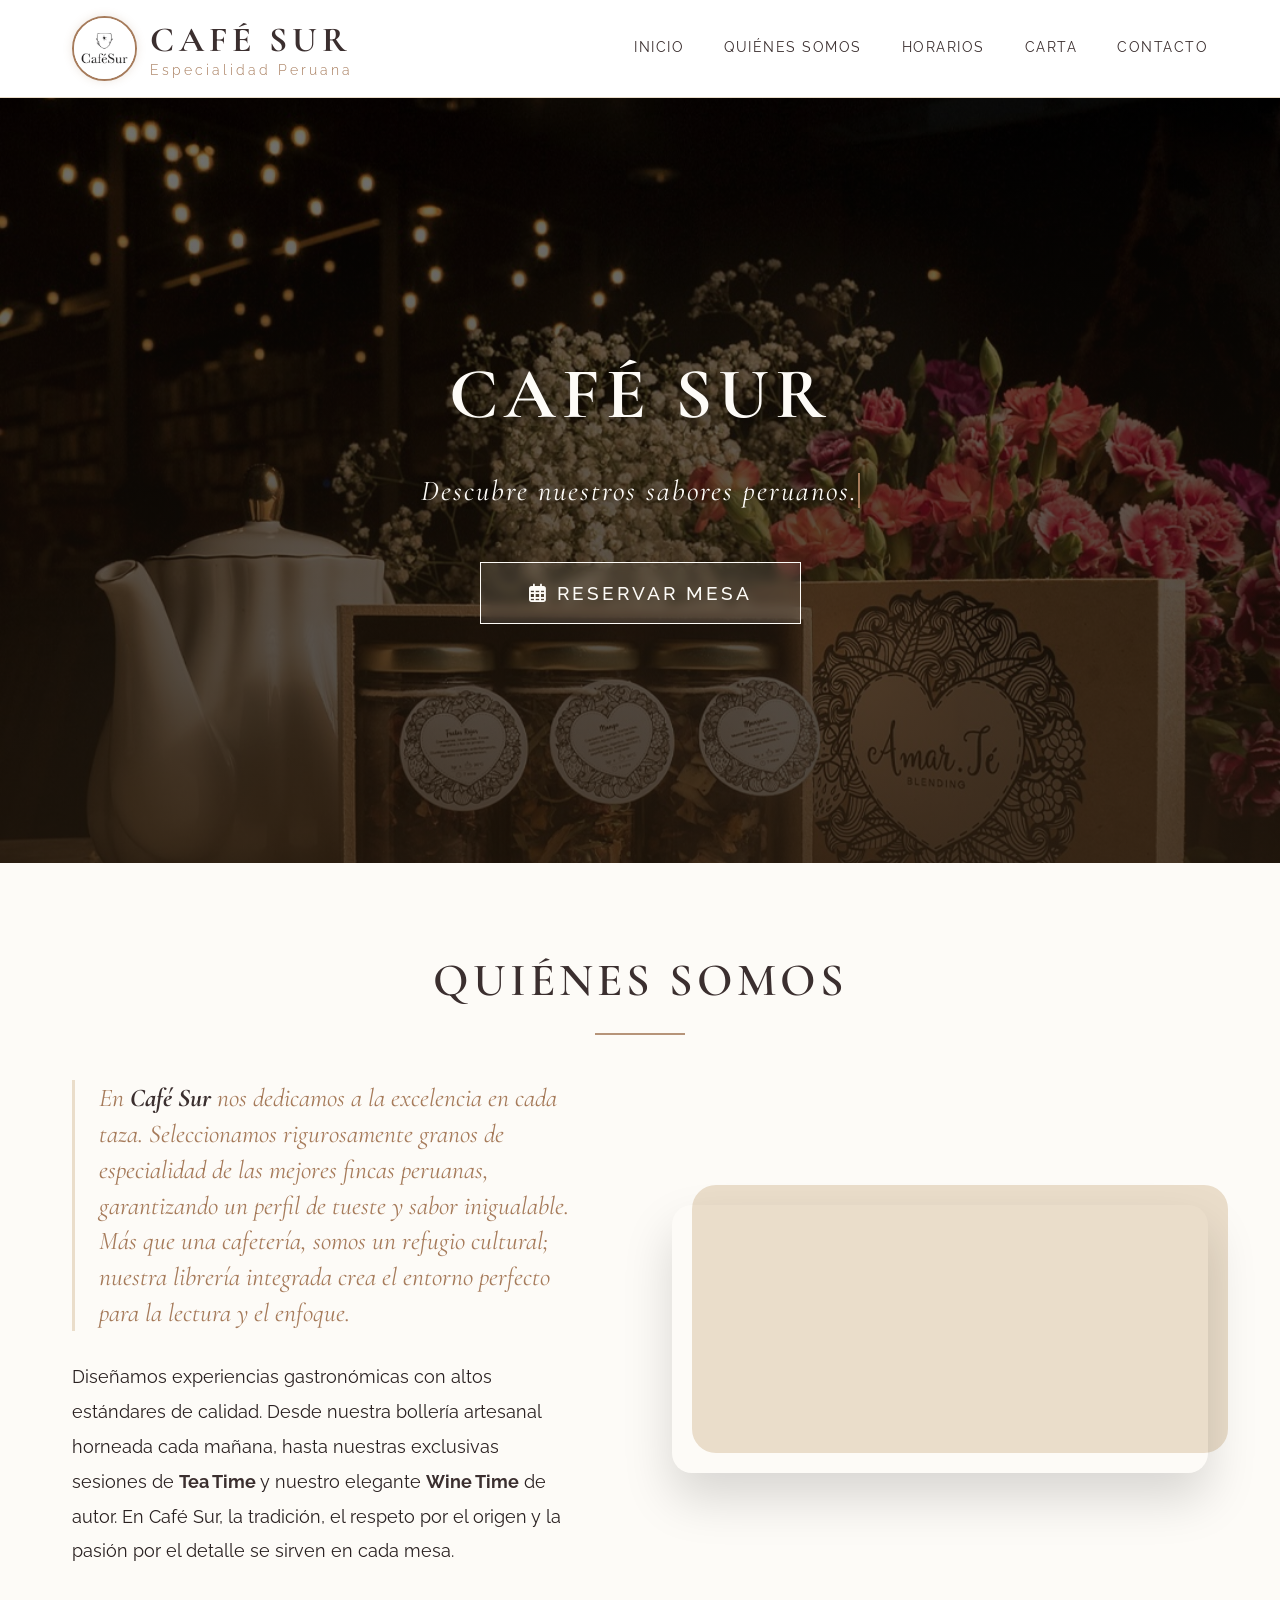
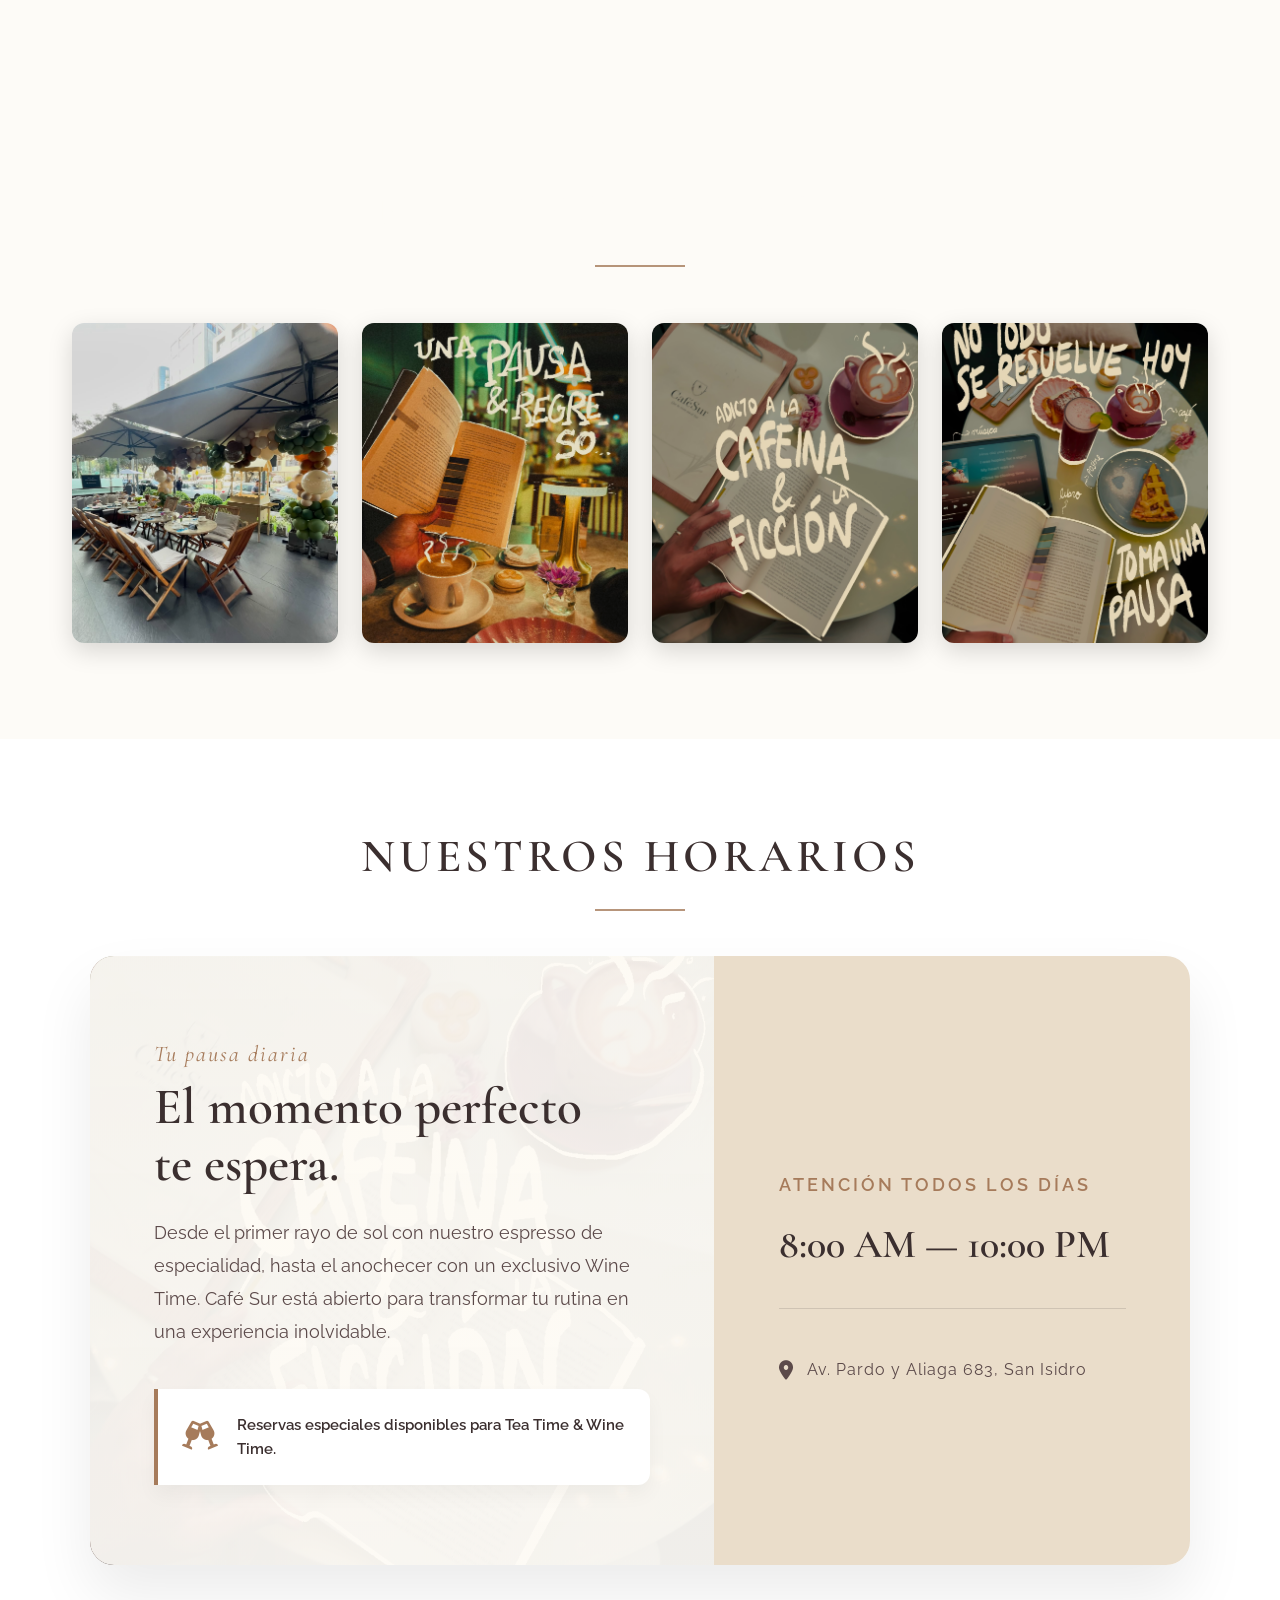
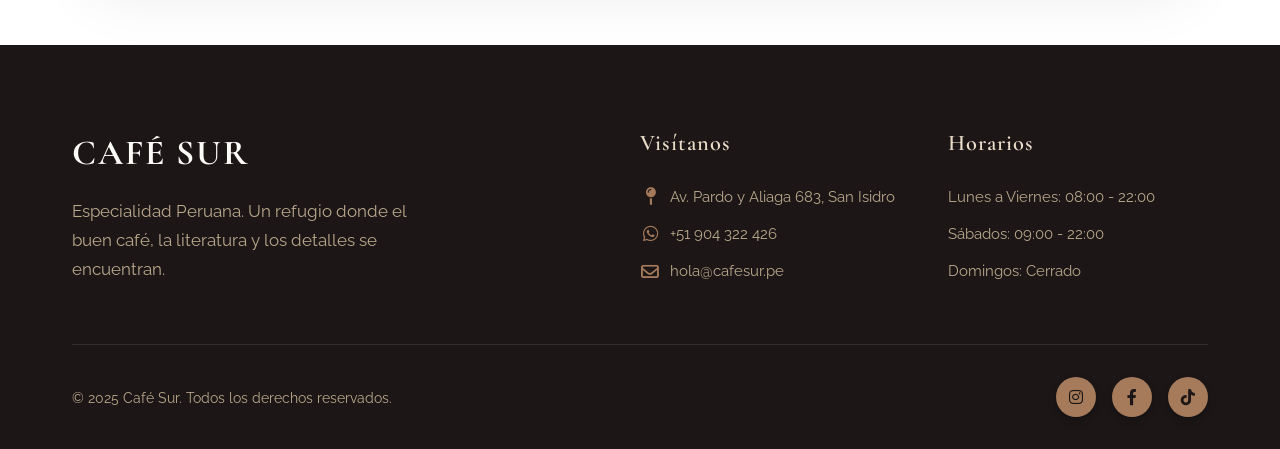
==== commit fa25fbde: "Modificacion de pagina web" ====
--- a/index.html
+++ b/index.html
@@ -40,7 +40,6 @@
             <!-- Menú de navegación -->
             <nav class="nav-links">
                 <a href="#">Inicio</a>
-                <a href="#especialidades">Especialidades</a>
                 <a href="#quienes">Quiénes Somos</a>
                 <a href="#horarios">Horarios</a>
                 <a href="carta.html">Carta</a>
@@ -66,43 +65,6 @@
         </div>
     </section>
 
-    <!-- ==================== SECCIÓN: ESPECIALIDADES ==================== -->
-    <section id="especialidades" class="section section-light">
-        <div class="container">
-            <h2 class="section-title">NUESTRA ESENCIA</h2>
-            <p class="section-subtitle" style="text-align: center; max-width: 700px; margin: -1.5rem auto 3rem auto; color: #5C4A4A; font-size: 1.1rem;">
-                Cada detalle está pensado para ofrecerte una experiencia única, desde el origen del grano hasta la última gota en tu taza.
-            </p>
-            
-            <div class="especialidades-grid" style="display: grid; grid-template-columns: repeat(auto-fit, minmax(300px, 1fr)); gap: 2.5rem;">
-                
-                <!-- Card 1 -->
-                <div class="esp-card" style="text-align: center; padding: 3rem 2rem; background: #FFFFFF; border-radius: 15px; border: 1px solid #EADDCA; transition: all 0.4s ease; box-shadow: 0 10px 30px rgba(0,0,0,0.02);">
-                    <i class="fas fa-mug-hot" style="font-size: 3rem; color: #A67B5B; margin-bottom: 1.5rem;"></i>
-                    <h3 style="font-family: 'Cormorant Garamond', serif; font-size: 1.8rem; margin-bottom: 1rem; color: #3B2F2F;">Café de Especialidad</h3>
-                    <p style="color: #5C4A4A; font-size: 1rem; line-height: 1.6; margin-bottom: 1.5rem;">Granos seleccionados de las mejores fincas peruanas. Tueste perfecto, sabor inigualable y métodos artesanales.</p>
-                    <a href="carta.html" style="color: #A67B5B; font-weight: 600; text-decoration: none; text-transform: uppercase; font-size: 0.9rem; letter-spacing: 1px; display: inline-flex; align-items: center; gap: 5px; transition: 0.3s;">Descubrir más <i class="fas fa-arrow-right" style="font-size: 0.8rem;"></i></a>
-                </div>
-
-                <!-- Card 2 -->
-                <div class="esp-card" style="text-align: center; padding: 3rem 2rem; background: #FFFFFF; border-radius: 15px; border: 1px solid #EADDCA; transition: all 0.4s ease; box-shadow: 0 10px 30px rgba(0,0,0,0.02);">
-                    <i class="fas fa-cookie-bite" style="font-size: 3rem; color: #A67B5B; margin-bottom: 1.5rem;"></i>
-                    <h3 style="font-family: 'Cormorant Garamond', serif; font-size: 1.8rem; margin-bottom: 1rem; color: #3B2F2F;">Bollería Artesanal</h3>
-                    <p style="color: #5C4A4A; font-size: 1rem; line-height: 1.6; margin-bottom: 1.5rem;">Horneamos cada mañana opciones dulces y saladas que acompañan perfectamente tu bebida favorita.</p>
-                    <a href="carta.html" style="color: #A67B5B; font-weight: 600; text-decoration: none; text-transform: uppercase; font-size: 0.9rem; letter-spacing: 1px; display: inline-flex; align-items: center; gap: 5px; transition: 0.3s;">Descubrir más <i class="fas fa-arrow-right" style="font-size: 0.8rem;"></i></a>
-                </div>
-
-                <!-- Card 3 -->
-                <div class="esp-card" style="text-align: center; padding: 3rem 2rem; background: #FFFFFF; border-radius: 15px; border: 1px solid #EADDCA; transition: all 0.4s ease; box-shadow: 0 10px 30px rgba(0,0,0,0.02);">
-                    <i class="fas fa-wine-glass-alt" style="font-size: 3rem; color: #A67B5B; margin-bottom: 1.5rem;"></i>
-                    <h3 style="font-family: 'Cormorant Garamond', serif; font-size: 1.8rem; margin-bottom: 1rem; color: #3B2F2F;">Tea & Wine Time</h3>
-                    <p style="color: #5C4A4A; font-size: 1rem; line-height: 1.6; margin-bottom: 1.5rem;">Por las tardes, el café se transforma en un refugio para disfrutar de vinos de autor y tés selectos.</p>
-                    <a href="reservas.html" style="color: #A67B5B; font-weight: 600; text-decoration: none; text-transform: uppercase; font-size: 0.9rem; letter-spacing: 1px; display: inline-flex; align-items: center; gap: 5px; transition: 0.3s;">Reservar Mesa <i class="fas fa-arrow-right" style="font-size: 0.8rem;"></i></a>
-                </div>
-
-            </div>
-        </div>
-    </section>
 
     <!-- ==================== SECCIÓN: QUIÉNES SOMOS ==================== -->
     <section id="quienes" class="section">
